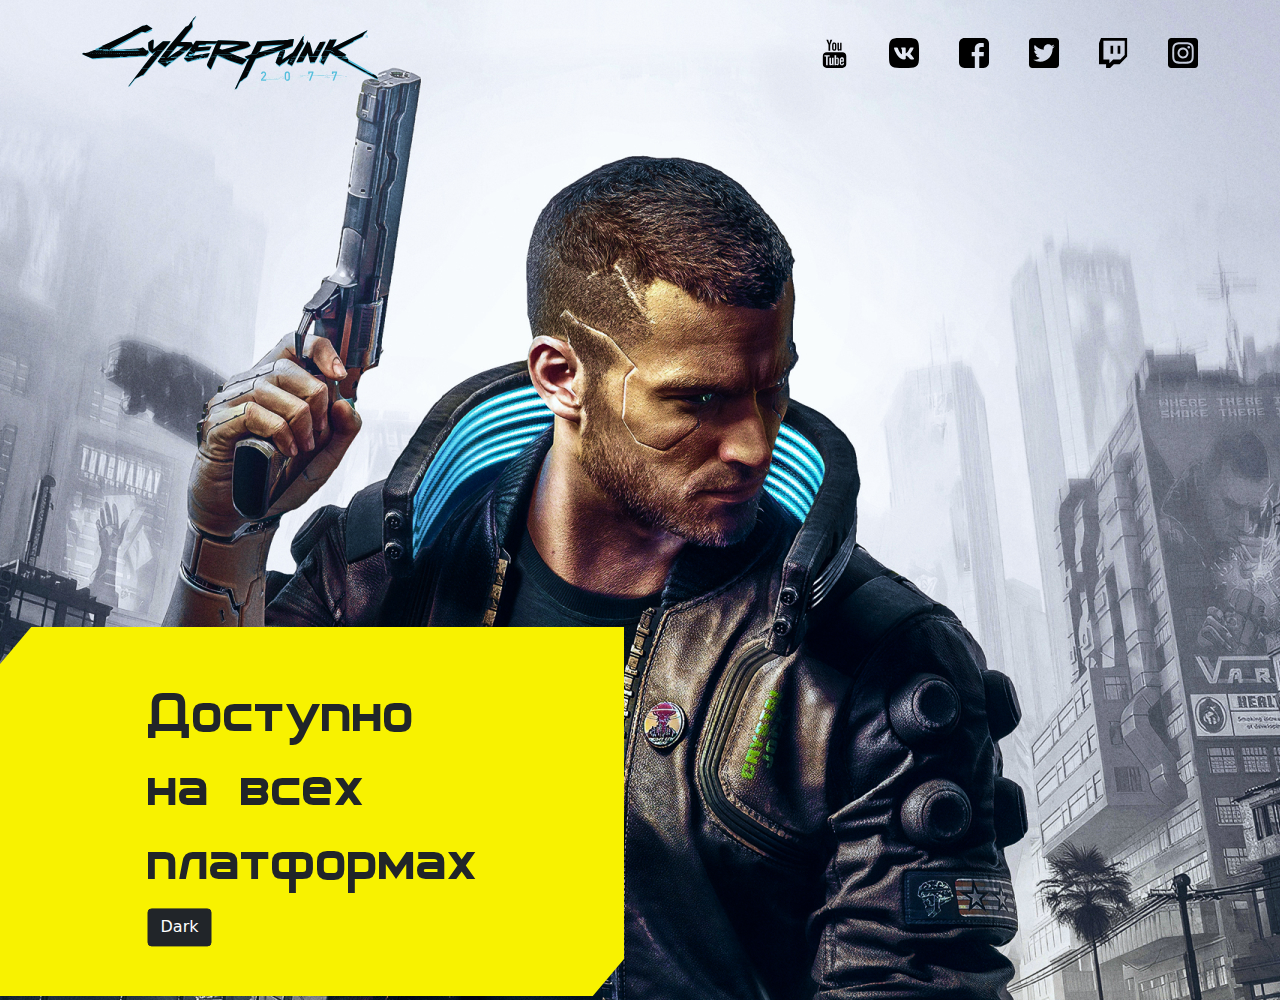
==== index.html @ 06e1c689 "second commit" ====
<!DOCTYPE html>
<html lang="en">
<head>
    <meta charset="UTF-8">
    <meta name="viewport"
          content="width=device-width, user-scalable=no, initial-scale=1.0, maximum-scale=1.0, minimum-scale=1.0">
    <meta http-equiv="X-UA-Compatible" content="ie=edge">
    <link rel="stylesheet" href="css/bootstrap.min.css">
  <link rel="stylesheet" href="css/main.css">
    <title>Title</title>
</head>
<body>
<header>
    <div class="landing-block">
    <div class="top_bar-wrapper pt-3">
    <div class="container">
    <div class="row align-items-center">
        <div class="main_img-wrapper col-lg col-sm-12">
            <img src="img/CyberLogo.svg" alt="#" class=" img-fluid main-logo">
        </div>
                <div class="col-lg-auto ml-auto col-sm-12 social-wrapper">
                    <img src="img/youtube%20logo.svg" alt="#" class="img-fluid social-logo mr-5">
                    <img src="img/vk%20logo.svg" alt="#" class="img-fluid social-logo mr-5">
                    <img src="img/facebook-rect%20logo.svg" alt="#" class="img-fluid social-logo mr-5">
                    <img src="img/twitter-square%20logo.svg" alt="#" class="img-fluid social-logo mr-5">
                    <img src="img/twitch%20logo.svg" alt="#" class="img-fluid social-logo mr-5">
                    <img src="img/instagram-square%20logo.svg" alt="#" class="img-fluid social-logo mr-5">
                </div>
        </div>
    </div>
    </div>
        <div class="yellow_block-wrapper position-relative">
            <div class="container">
                <div class="row">
                    <div class="yellow-block col-lg-auto col-sm-12 position-absolute top-50 start-50 translate-middle">
                        <div class="yellow-block-content-wrapper">
                            <div class="title-wrapper">
                        <h1 class="h1-title">Доступно на всех платформах</h1>
                            </div>
                            <div class="button-wrapper">
                            <button type="button" class="btn btn-dark">Dark</button>
                            </div>
                        </div>
                    </div>
                </div>
            </div>
        </div>
    </div>





</header>









</body>
</html>
---- css/main.css ----
@font-face {
    font-family: "Archangelsk Regular";
    src: url("/fonts/Archangelsk-Regular.ttf") format("truetype");
}
:root {
    --color1: #F8F200;
    --color2: #52BEDC;
}
header {
    justify-content: center;
}
.landing-block {
    background-image: url(../img/bgimg.jpg);
    background-size: cover;
    background-position: 50% center;
    background-repeat: no-repeat;
    max-height: 1000px;
    height: 1000px;
 }
.main-logo {
    max-height: 74px;
    max-width: 296px;
}
.social-logo {
    display: block;
    max-width: 30px;
    max-height: 30px;
}
.social-wrapper {
    display: flex;
    gap: 40px;

}
@media (max-width: 991px) {
    .social-wrapper {
        gap: 28px;
        justify-content: center;
    }
    .social-logo {
        max-width: 25px;
        max-height: 25px;
    }
    .main-logo {
        max-height: 50px;
        max-width: 200px;
    }
    .main_img-wrapper {
        text-align: center;
    }
    .yellow_block-wrapper {
        margin-top: 451px;
    }
    .h1-title {
        font-size: 30px;
    }
}
.yellow_block-wrapper {
    max-width: 624px;
    max-height: 369px;
    height: 100%;
    background-color: var(--color1);
    position: relative;
    clip-path: polygon(5% 0%, 100% 0%, 100% 90%, 95% 100%, 0% 100%, 0% 10%);
    margin-top: 537px;
}

.h1-title {
    font-family: "Archangelsk Regular";
    font-size: 62px;
    font-weight: 400;
}
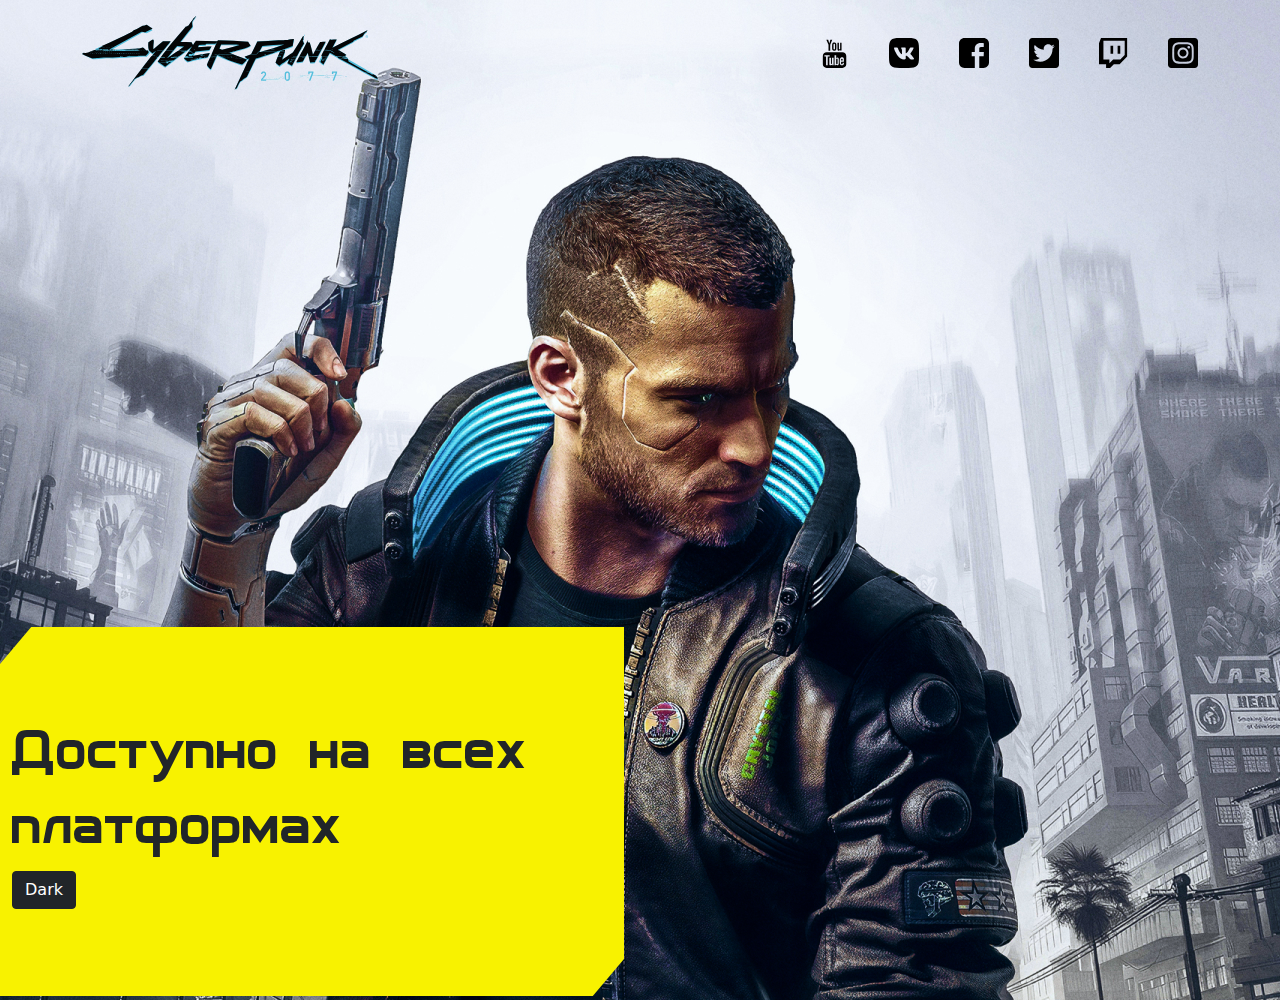
==== commit 77d4e543: "second commit" ====
--- a/index.html
+++ b/index.html
@@ -29,10 +29,10 @@
         </div>
     </div>
     </div>
-        <div class="yellow_block-wrapper position-relative">
+        <div class="yellow_block-wrapper d-flex align-items-center justify-content-center">
             <div class="container">
                 <div class="row">
-                    <div class="yellow-block col-lg-auto col-sm-12 position-absolute top-50 start-50 translate-middle">
+                    <div class="yellow-block col-lg-auto col-sm-12">
                         <div class="yellow-block-content-wrapper">
                             <div class="title-wrapper">
                         <h1 class="h1-title">Доступно на всех платформах</h1>
@@ -60,6 +60,8 @@
 
 
 
-
+<script src="https://code.jquery.com/jquery-3.3.1.slim.min.js" integrity="sha384-q8i/X+965DzO0rT7abK41JStQIAqVgRVzpbzo5smXKp4YfRvH+8abtTE1Pi6jizo" crossorigin="anonymous"></script>
+<script src="https://cdn.jsdelivr.net/npm/popper.js@1.14.3/dist/umd/popper.min.js" integrity="sha384-ZMP7rVo3mIykV+2+9J3UJ46jBk0WLaUAdn689aCwoqbBJiSnjAK/l8WvCWPIPm49" crossorigin="anonymous"></script>
+<script src="https://cdn.jsdelivr.net/npm/bootstrap@4.1.3/dist/js/bootstrap.min.js" integrity="sha384-ChfqqxuZUCnJSK3+MXmPNIyE6ZbWh2IMqE241rYiqJxyMiZ6OW/JmZQ5stwEULTy" crossorigin="anonymous"></script>
 </body>
 </html>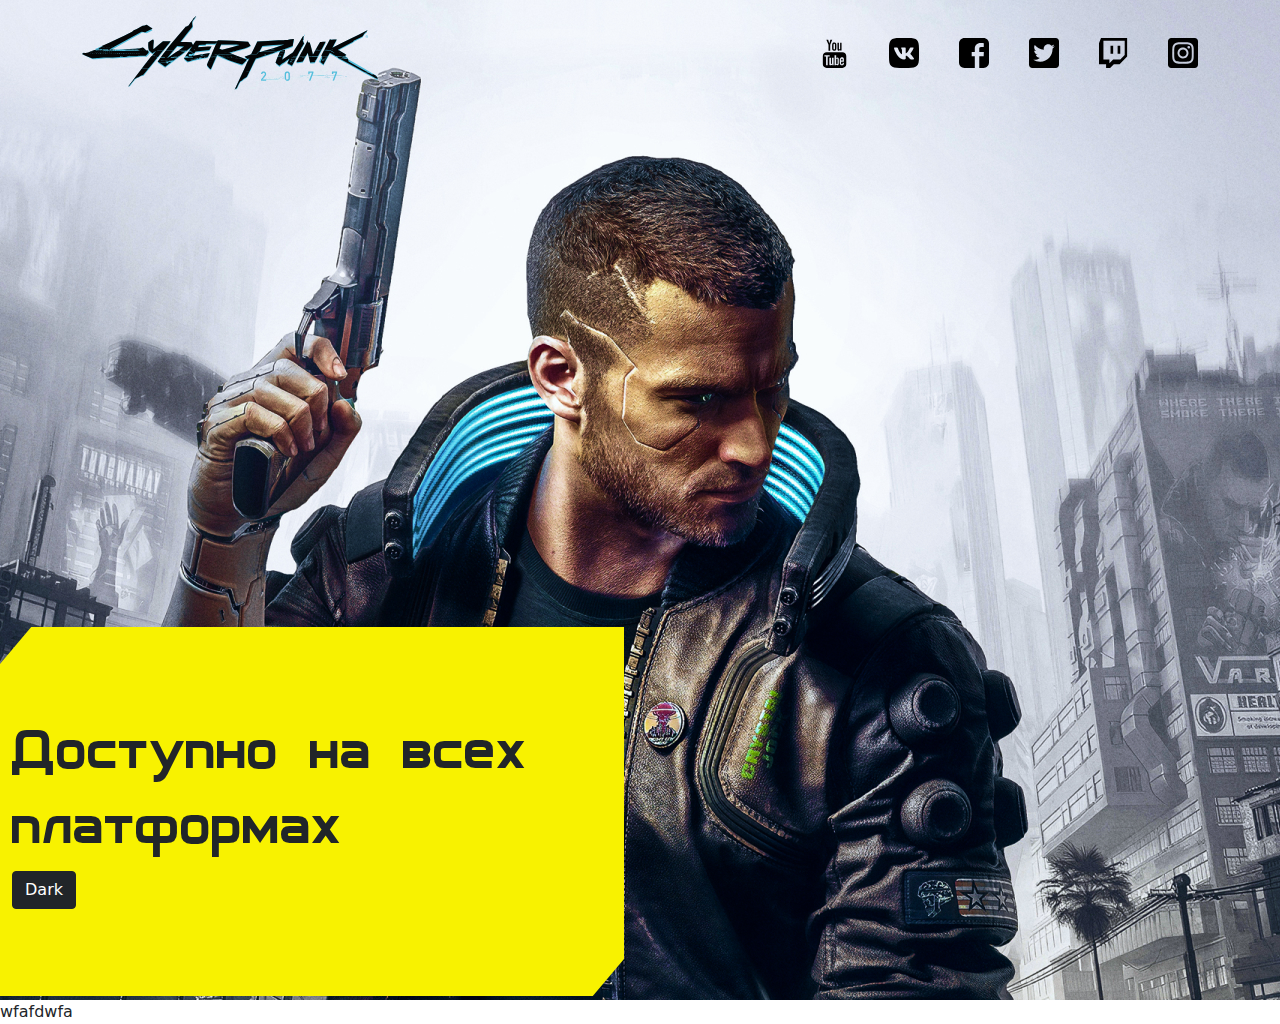
==== commit 96869bed: "second commit*" ====
--- a/index.html
+++ b/index.html
@@ -47,7 +47,7 @@
         </div>
     </div>
 
-
+wfafdwfa
 
 
 
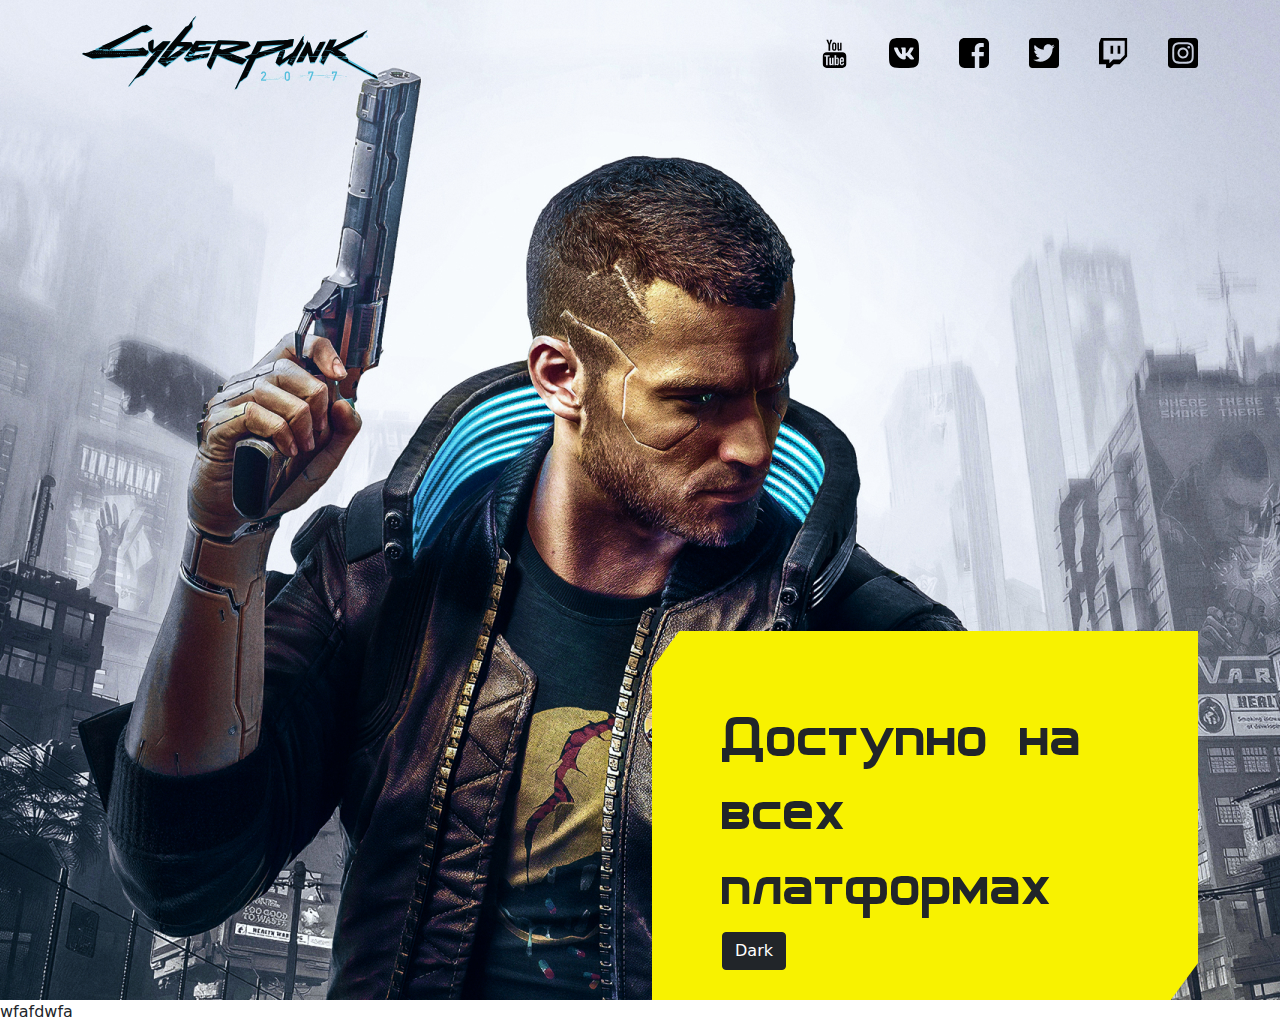
==== commit 68a2051c: "index.html, main.css" ====
--- a/index.html
+++ b/index.html
@@ -1,57 +1,54 @@
 <!DOCTYPE html>
 <html lang="en">
 <head>
-    <meta charset="UTF-8">
-    <meta name="viewport"
-          content="width=device-width, user-scalable=no, initial-scale=1.0, maximum-scale=1.0, minimum-scale=1.0">
-    <meta http-equiv="X-UA-Compatible" content="ie=edge">
-    <link rel="stylesheet" href="css/bootstrap.min.css">
+  <meta charset="UTF-8">
+  <meta name="viewport"
+  content="width=device-width, user-scalable=no, initial-scale=1.0, maximum-scale=1.0, minimum-scale=1.0">
+  <meta http-equiv="X-UA-Compatible" content="ie=edge">
+  <link rel="stylesheet" href="css/bootstrap.min.css">
   <link rel="stylesheet" href="css/main.css">
-    <title>Title</title>
+  <title>Title</title>
 </head>
 <body>
-<header>
+  <header>
     <div class="landing-block">
-    <div class="top_bar-wrapper pt-3">
-    <div class="container">
-    <div class="row align-items-center">
-        <div class="main_img-wrapper col-lg col-sm-12">
-            <img src="img/CyberLogo.svg" alt="#" class=" img-fluid main-logo">
+      <div class="top_bar-wrapper pt-3">
+        <div class="container">
+          <div class="row align-items-center">
+            <div class="main_img-wrapper col-lg col-sm-12">
+              <img src="img/CyberLogo.svg" alt="#" class=" img-fluid main-logo">
+            </div>
+            <div class="col-lg-auto ml-auto col-sm-12 social-wrapper">
+              <img src="img/youtube%20logo.svg" alt="#" class="img-fluid social-logo mr-5">
+              <img src="img/vk%20logo.svg" alt="#" class="img-fluid social-logo mr-5">
+              <img src="img/facebook-rect%20logo.svg" alt="#" class="img-fluid social-logo mr-5">
+              <img src="img/twitter-square%20logo.svg" alt="#" class="img-fluid social-logo mr-5">
+              <img src="img/twitch%20logo.svg" alt="#" class="img-fluid social-logo mr-5">
+              <img src="img/instagram-square%20logo.svg" alt="#" class="img-fluid social-logo mr-5">
+            </div>
+          </div>
         </div>
-                <div class="col-lg-auto ml-auto col-sm-12 social-wrapper">
-                    <img src="img/youtube%20logo.svg" alt="#" class="img-fluid social-logo mr-5">
-                    <img src="img/vk%20logo.svg" alt="#" class="img-fluid social-logo mr-5">
-                    <img src="img/facebook-rect%20logo.svg" alt="#" class="img-fluid social-logo mr-5">
-                    <img src="img/twitter-square%20logo.svg" alt="#" class="img-fluid social-logo mr-5">
-                    <img src="img/twitch%20logo.svg" alt="#" class="img-fluid social-logo mr-5">
-                    <img src="img/instagram-square%20logo.svg" alt="#" class="img-fluid social-logo mr-5">
-                </div>
+      </div>
+
+      <div class="yellow_block-wrapper">
+        <div class="container">
+          <div class="row justify-content-lg-end">
+            <div class="col-xl-6 col-lg-auto col-sm-12">
+              <div class="yellow_block">
+                <h1 class="h1-title">Доступно на всех платформах</h1>
+                <button type="button" class="btn btn-dark">Dark</button>
+              </div>
+            </div>
+          </div>
         </div>
-    </div>
-    </div>
-        <div class="yellow_block-wrapper d-flex align-items-center justify-content-center">
-            <div class="container">
-                <div class="row">
-                    <div class="yellow-block col-lg-auto col-sm-12">
-                        <div class="yellow-block-content-wrapper">
-                            <div class="title-wrapper">
-                        <h1 class="h1-title">Доступно на всех платформах</h1>
-                            </div>
-                            <div class="button-wrapper">
-                            <button type="button" class="btn btn-dark">Dark</button>
-                            </div>
-                        </div>
-                    </div>
-                </div>
-            </div>
-        </div>
+      </div>
     </div>
 
-wfafdwfa
+    wfafdwfa
 
 
 
-</header>
+  </header>
 
 
 
@@ -60,8 +57,8 @@
 
 
 
-<script src="https://code.jquery.com/jquery-3.3.1.slim.min.js" integrity="sha384-q8i/X+965DzO0rT7abK41JStQIAqVgRVzpbzo5smXKp4YfRvH+8abtTE1Pi6jizo" crossorigin="anonymous"></script>
-<script src="https://cdn.jsdelivr.net/npm/popper.js@1.14.3/dist/umd/popper.min.js" integrity="sha384-ZMP7rVo3mIykV+2+9J3UJ46jBk0WLaUAdn689aCwoqbBJiSnjAK/l8WvCWPIPm49" crossorigin="anonymous"></script>
-<script src="https://cdn.jsdelivr.net/npm/bootstrap@4.1.3/dist/js/bootstrap.min.js" integrity="sha384-ChfqqxuZUCnJSK3+MXmPNIyE6ZbWh2IMqE241rYiqJxyMiZ6OW/JmZQ5stwEULTy" crossorigin="anonymous"></script>
+  <script src="https://code.jquery.com/jquery-3.3.1.slim.min.js" integrity="sha384-q8i/X+965DzO0rT7abK41JStQIAqVgRVzpbzo5smXKp4YfRvH+8abtTE1Pi6jizo" crossorigin="anonymous"></script>
+  <script src="https://cdn.jsdelivr.net/npm/popper.js@1.14.3/dist/umd/popper.min.js" integrity="sha384-ZMP7rVo3mIykV+2+9J3UJ46jBk0WLaUAdn689aCwoqbBJiSnjAK/l8WvCWPIPm49" crossorigin="anonymous"></script>
+  <script src="https://cdn.jsdelivr.net/npm/bootstrap@4.1.3/dist/js/bootstrap.min.js" integrity="sha384-ChfqqxuZUCnJSK3+MXmPNIyE6ZbWh2IMqE241rYiqJxyMiZ6OW/JmZQ5stwEULTy" crossorigin="anonymous"></script>
 </body>
 </html>--- a/css/main.css
+++ b/css/main.css
@@ -16,6 +16,9 @@
     background-repeat: no-repeat;
     max-height: 1000px;
     height: 1000px;
+
+    display: flex;
+    flex-direction: column;
  }
 .main-logo {
     max-height: 74px;
@@ -29,8 +32,28 @@
 .social-wrapper {
     display: flex;
     gap: 40px;
+}
+.yellow_block-wrapper {
+    margin-top: auto;
+}
+.yellow_block {
+    max-width: 624px;
+    max-height: 369px;
+    padding: 70px;
+    /*height: 100%;*/
+    background-color: var(--color1);
+    position: relative;
+    clip-path: polygon(5% 0%, 100% 0%, 100% 90%, 95% 100%, 0% 100%, 0% 10%);
+    /*margin-top: 537px;*/
+}
 
+.h1-title {
+    font-family: "Archangelsk Regular";
+    font-size: 62px;
+    font-weight: 400;
 }
+
+
 @media (max-width: 991px) {
     .social-wrapper {
         gap: 28px;
@@ -44,29 +67,13 @@
         max-height: 50px;
         max-width: 200px;
     }
-    .main_img-wrapper {
+    .main_img {
         text-align: center;
     }
     .yellow_block-wrapper {
-        margin-top: 451px;
+        /*margin-top: 451px;*/
     }
     .h1-title {
         font-size: 30px;
     }
-}
-.yellow_block-wrapper {
-    max-width: 624px;
-    max-height: 369px;
-    height: 100%;
-    background-color: var(--color1);
-    position: relative;
-    clip-path: polygon(5% 0%, 100% 0%, 100% 90%, 95% 100%, 0% 100%, 0% 10%);
-    margin-top: 537px;
-}
-
-.h1-title {
-    font-family: "Archangelsk Regular";
-    font-size: 62px;
-    font-weight: 400;
-}
-
+}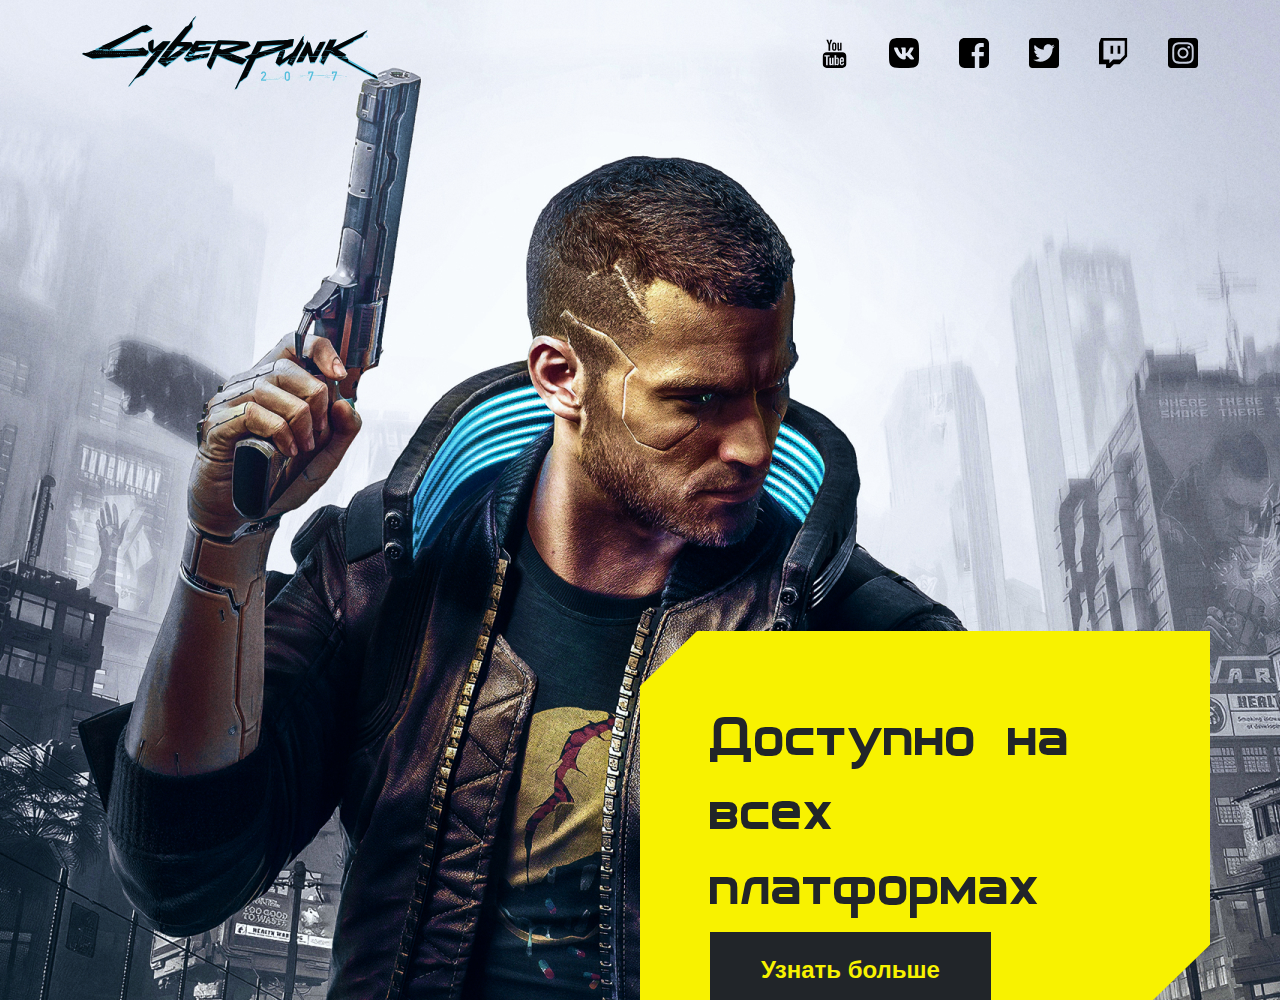
==== commit e570100d: "22:11 16.12.24" ====
--- a/index.html
+++ b/index.html
@@ -1,54 +1,54 @@
 <!DOCTYPE html>
 <html lang="en">
 <head>
-  <meta charset="UTF-8">
-  <meta name="viewport"
-  content="width=device-width, user-scalable=no, initial-scale=1.0, maximum-scale=1.0, minimum-scale=1.0">
-  <meta http-equiv="X-UA-Compatible" content="ie=edge">
-  <link rel="stylesheet" href="css/bootstrap.min.css">
-  <link rel="stylesheet" href="css/main.css">
-  <title>Title</title>
+    <meta charset="UTF-8">
+    <meta name="viewport"
+          content="width=device-width, user-scalable=no, initial-scale=1.0, maximum-scale=1.0, minimum-scale=1.0">
+    <meta http-equiv="X-UA-Compatible" content="ie=edge">
+    <link rel="stylesheet" href="css/bootstrap.min.css">
+    <link rel="stylesheet" href="css/main.css">
+    <title>Title</title>
 </head>
 <body>
-  <header>
+<header>
     <div class="landing-block">
-      <div class="top_bar-wrapper pt-3">
-        <div class="container">
-          <div class="row align-items-center">
-            <div class="main_img-wrapper col-lg col-sm-12">
-              <img src="img/CyberLogo.svg" alt="#" class=" img-fluid main-logo">
+        <div class="top_bar-wrapper pt-3">
+            <div class="container">
+                <div class="row align-items-center">
+                    <div class="main_img-wrapper col-lg col-sm-12">
+                        <img src="img/CyberLogo.svg" alt="#" class=" img-fluid main-logo">
+                    </div>
+                    <div class="col-lg-auto ml-auto col-sm-12 social-wrapper">
+                        <img src="img/youtube%20logo.svg" alt="#" class="img-fluid social-logo mr-5">
+                        <img src="img/vk%20logo.svg" alt="#" class="img-fluid social-logo mr-5">
+                        <img src="img/facebook-rect%20logo.svg" alt="#" class="img-fluid social-logo mr-5">
+                        <img src="img/twitter-square%20logo.svg" alt="#" class="img-fluid social-logo mr-5">
+                        <img src="img/twitch%20logo.svg" alt="#" class="img-fluid social-logo mr-5">
+                        <img src="img/instagram-square%20logo.svg" alt="#" class="img-fluid social-logo mr-5">
+                    </div>
+                </div>
             </div>
-            <div class="col-lg-auto ml-auto col-sm-12 social-wrapper">
-              <img src="img/youtube%20logo.svg" alt="#" class="img-fluid social-logo mr-5">
-              <img src="img/vk%20logo.svg" alt="#" class="img-fluid social-logo mr-5">
-              <img src="img/facebook-rect%20logo.svg" alt="#" class="img-fluid social-logo mr-5">
-              <img src="img/twitter-square%20logo.svg" alt="#" class="img-fluid social-logo mr-5">
-              <img src="img/twitch%20logo.svg" alt="#" class="img-fluid social-logo mr-5">
-              <img src="img/instagram-square%20logo.svg" alt="#" class="img-fluid social-logo mr-5">
+        </div>
+
+        <div class="yellow_block-wrapper">
+            <div class="container">
+                <div class="row justify-content-lg-end">
+                    <div class="col-xl-6 col-lg-auto col-sm-12 p-0">
+                        <div class="yellow_block">
+                            <h1 class="h1-title">Доступно на всех платформах</h1>
+                            <button type="button" class="btn btn-dark button-main">Узнать больше</button>
+                        </div>
+                    </div>
+                </div>
             </div>
-          </div>
         </div>
-      </div>
-
-      <div class="yellow_block-wrapper">
-        <div class="container">
-          <div class="row justify-content-lg-end">
-            <div class="col-xl-6 col-lg-auto col-sm-12">
-              <div class="yellow_block">
-                <h1 class="h1-title">Доступно на всех платформах</h1>
-                <button type="button" class="btn btn-dark">Dark</button>
-              </div>
-            </div>
-          </div>
-        </div>
-      </div>
     </div>
-
-    wfafdwfa
 
 
 
-  </header>
+
+
+</header>
 
 
 
@@ -57,8 +57,8 @@
 
 
 
-  <script src="https://code.jquery.com/jquery-3.3.1.slim.min.js" integrity="sha384-q8i/X+965DzO0rT7abK41JStQIAqVgRVzpbzo5smXKp4YfRvH+8abtTE1Pi6jizo" crossorigin="anonymous"></script>
-  <script src="https://cdn.jsdelivr.net/npm/popper.js@1.14.3/dist/umd/popper.min.js" integrity="sha384-ZMP7rVo3mIykV+2+9J3UJ46jBk0WLaUAdn689aCwoqbBJiSnjAK/l8WvCWPIPm49" crossorigin="anonymous"></script>
-  <script src="https://cdn.jsdelivr.net/npm/bootstrap@4.1.3/dist/js/bootstrap.min.js" integrity="sha384-ChfqqxuZUCnJSK3+MXmPNIyE6ZbWh2IMqE241rYiqJxyMiZ6OW/JmZQ5stwEULTy" crossorigin="anonymous"></script>
+<script src="https://code.jquery.com/jquery-3.3.1.slim.min.js" integrity="sha384-q8i/X+965DzO0rT7abK41JStQIAqVgRVzpbzo5smXKp4YfRvH+8abtTE1Pi6jizo" crossorigin="anonymous"></script>
+<script src="https://cdn.jsdelivr.net/npm/popper.js@1.14.3/dist/umd/popper.min.js" integrity="sha384-ZMP7rVo3mIykV+2+9J3UJ46jBk0WLaUAdn689aCwoqbBJiSnjAK/l8WvCWPIPm49" crossorigin="anonymous"></script>
+<script src="https://cdn.jsdelivr.net/npm/bootstrap@4.1.3/dist/js/bootstrap.min.js" integrity="sha384-ChfqqxuZUCnJSK3+MXmPNIyE6ZbWh2IMqE241rYiqJxyMiZ6OW/JmZQ5stwEULTy" crossorigin="anonymous"></script>
 </body>
 </html>--- a/css/main.css
+++ b/css/main.css
@@ -16,10 +16,9 @@
     background-repeat: no-repeat;
     max-height: 1000px;
     height: 1000px;
-
     display: flex;
     flex-direction: column;
- }
+}
 .main-logo {
     max-height: 74px;
     max-width: 296px;
@@ -40,11 +39,9 @@
     max-width: 624px;
     max-height: 369px;
     padding: 70px;
-    /*height: 100%;*/
     background-color: var(--color1);
     position: relative;
-    clip-path: polygon(5% 0%, 100% 0%, 100% 90%, 95% 100%, 0% 100%, 0% 10%);
-    /*margin-top: 537px;*/
+    clip-path: polygon(10% 0%, 100% 0%, 100% 85%, 90% 100%, 0% 100%, 0% 15%);
 }
 
 .h1-title {
@@ -52,8 +49,29 @@
     font-size: 62px;
     font-weight: 400;
 }
+.button-main {
+    padding: 19px 50px 19px 50px;
+    border-radius: 0;
+    font-family: "Roboto Light", sans-serif;
+    color: var(--color1);
+    font-size: 24px;
+    font-weight: 700;
 
+}
 
+@media (max-width: 572px) {
+    .yellow_block {
+        padding: 38px;
+    }
+    .button-main {
+        font-size: 20px;
+        padding: 10px 50px 10px 50px;
+        white-space: nowrap;
+    }
+    .yellow_block {
+        margin-bottom: -35px;
+    }
+}
 @media (max-width: 991px) {
     .social-wrapper {
         gap: 28px;
@@ -67,11 +85,8 @@
         max-height: 50px;
         max-width: 200px;
     }
-    .main_img {
+    .main_img-wrapper {
         text-align: center;
-    }
-    .yellow_block-wrapper {
-        /*margin-top: 451px;*/
     }
     .h1-title {
         font-size: 30px;
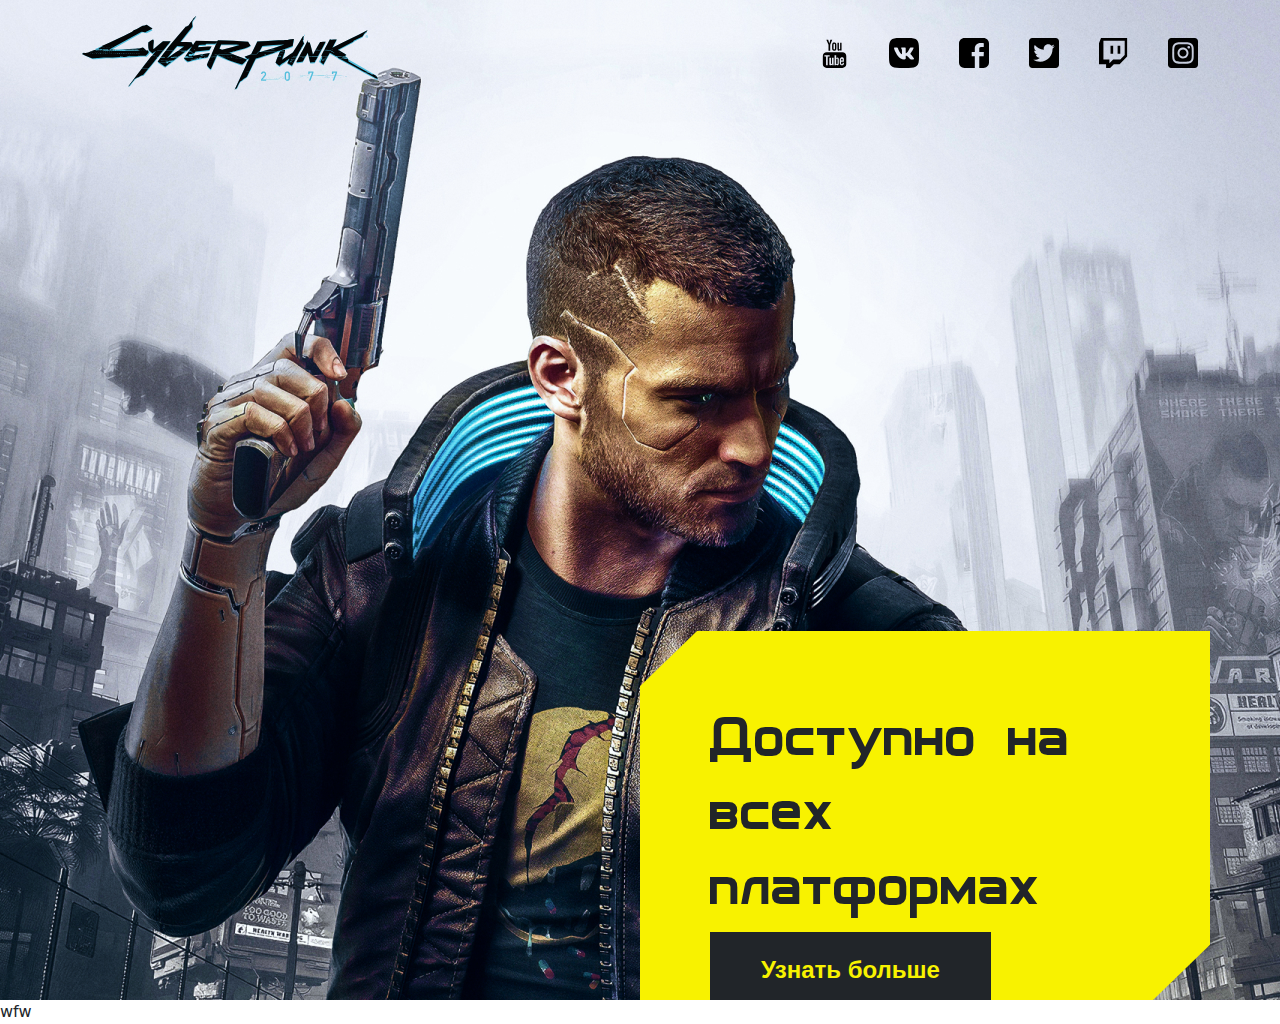
==== commit ecdb8993: "22:19 16.12.24" ====
--- a/index.html
+++ b/index.html
@@ -45,7 +45,7 @@
     </div>
 
 
-
+wfw
 
 
 </header>
--- a/css/main.css
+++ b/css/main.css
@@ -91,4 +91,5 @@
     .h1-title {
         font-size: 30px;
     }
-}+}
+wdfawf